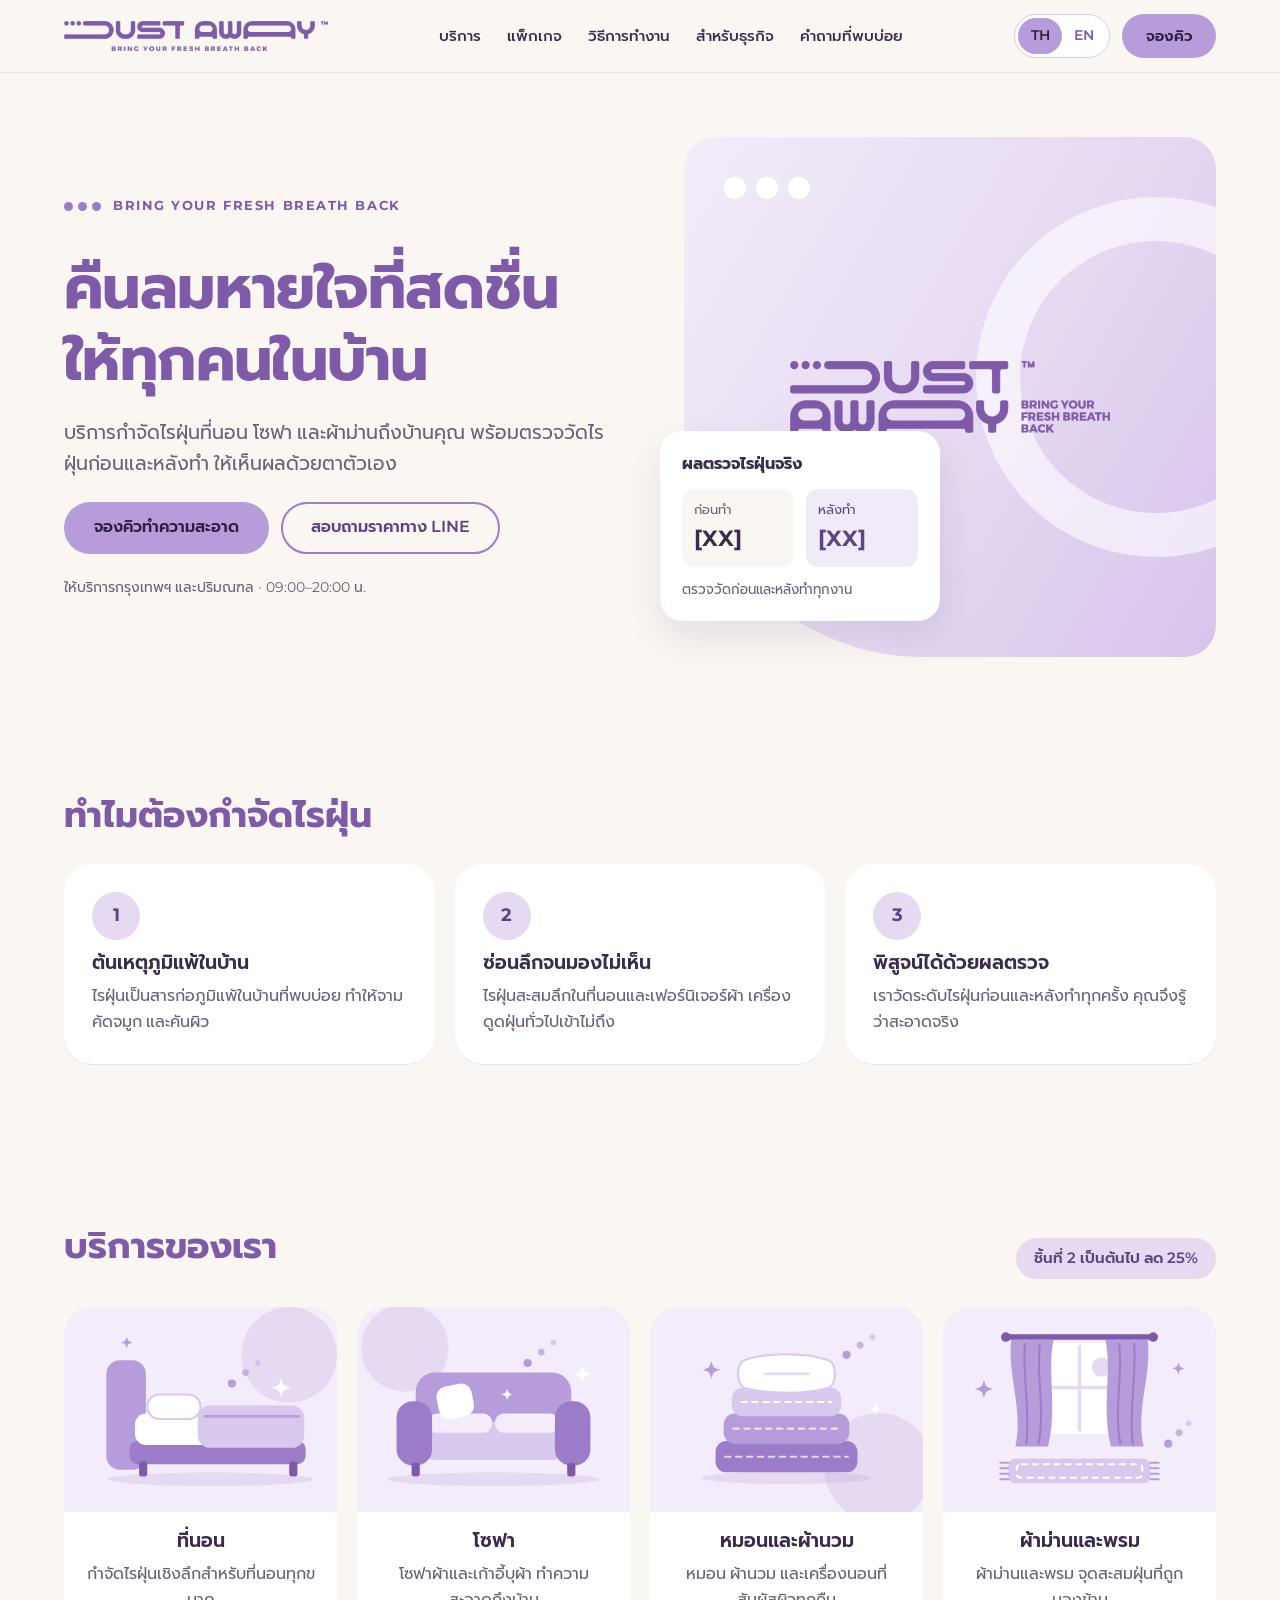
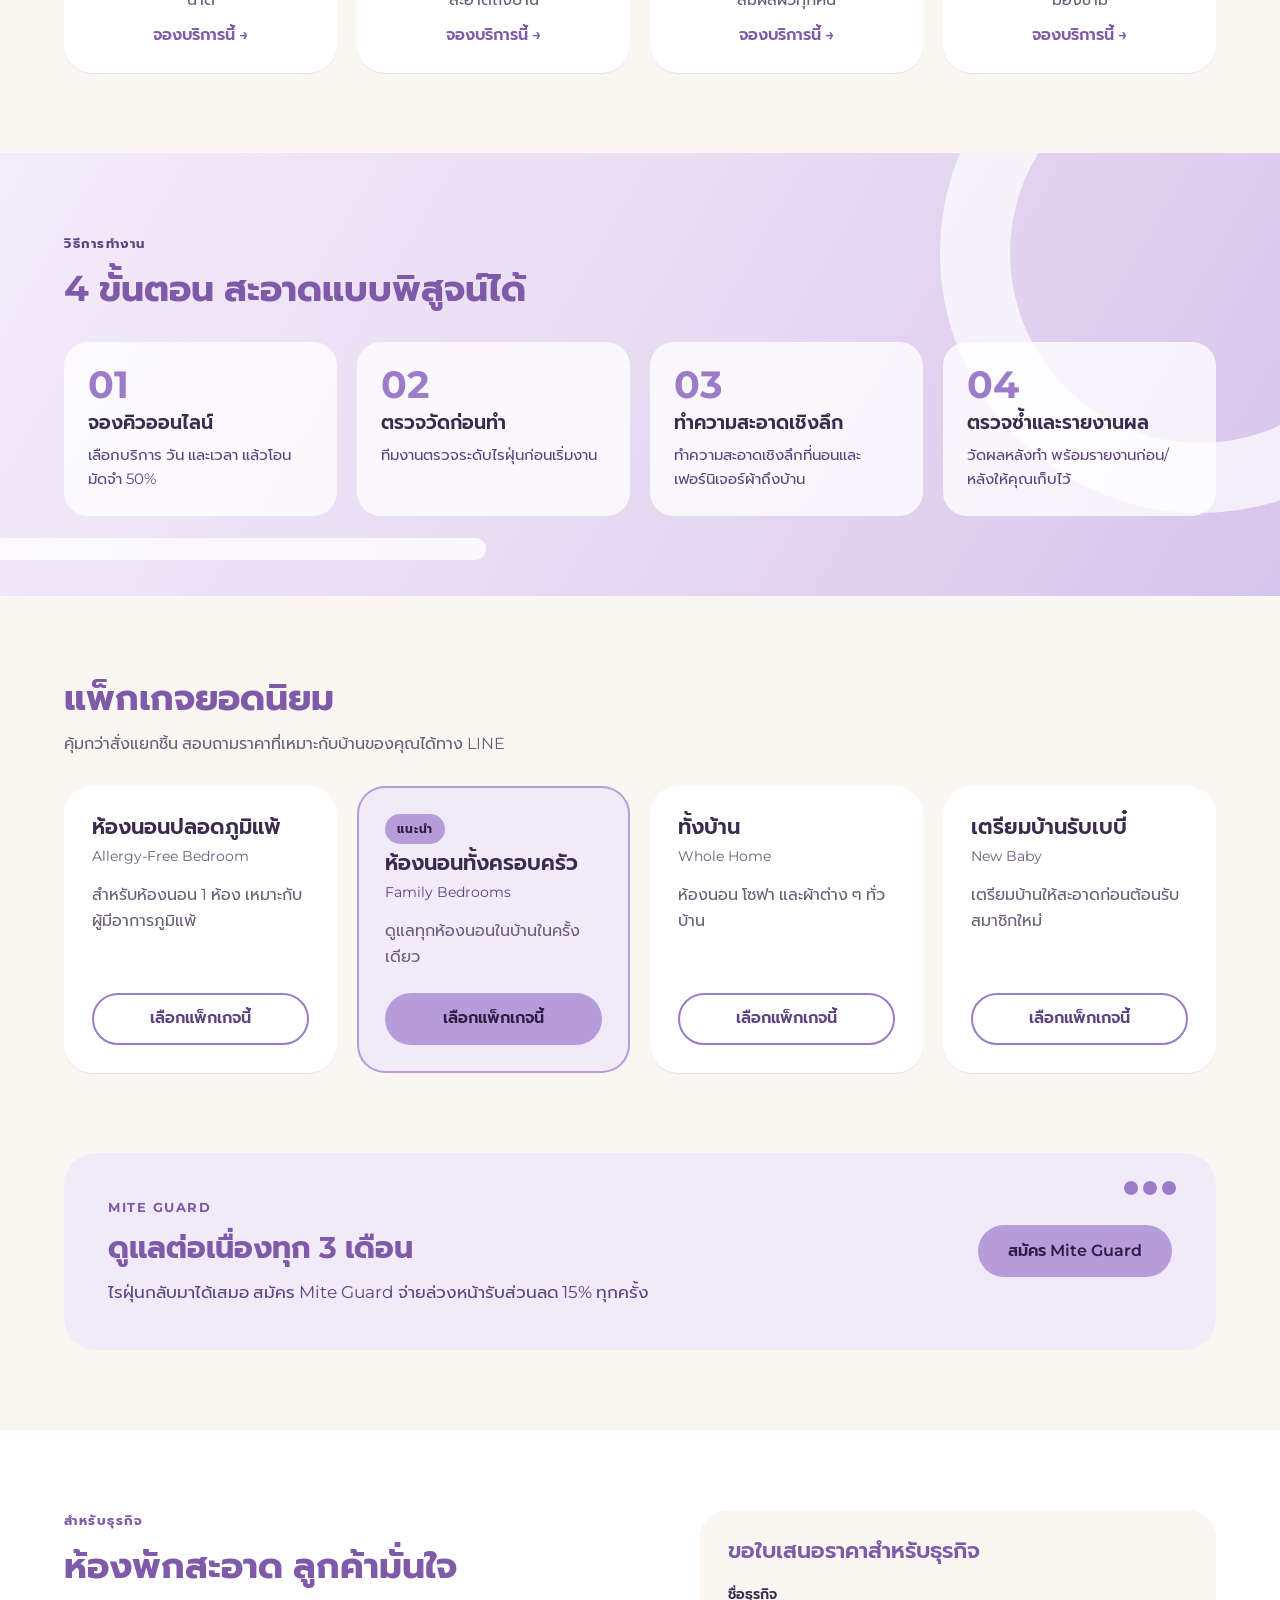
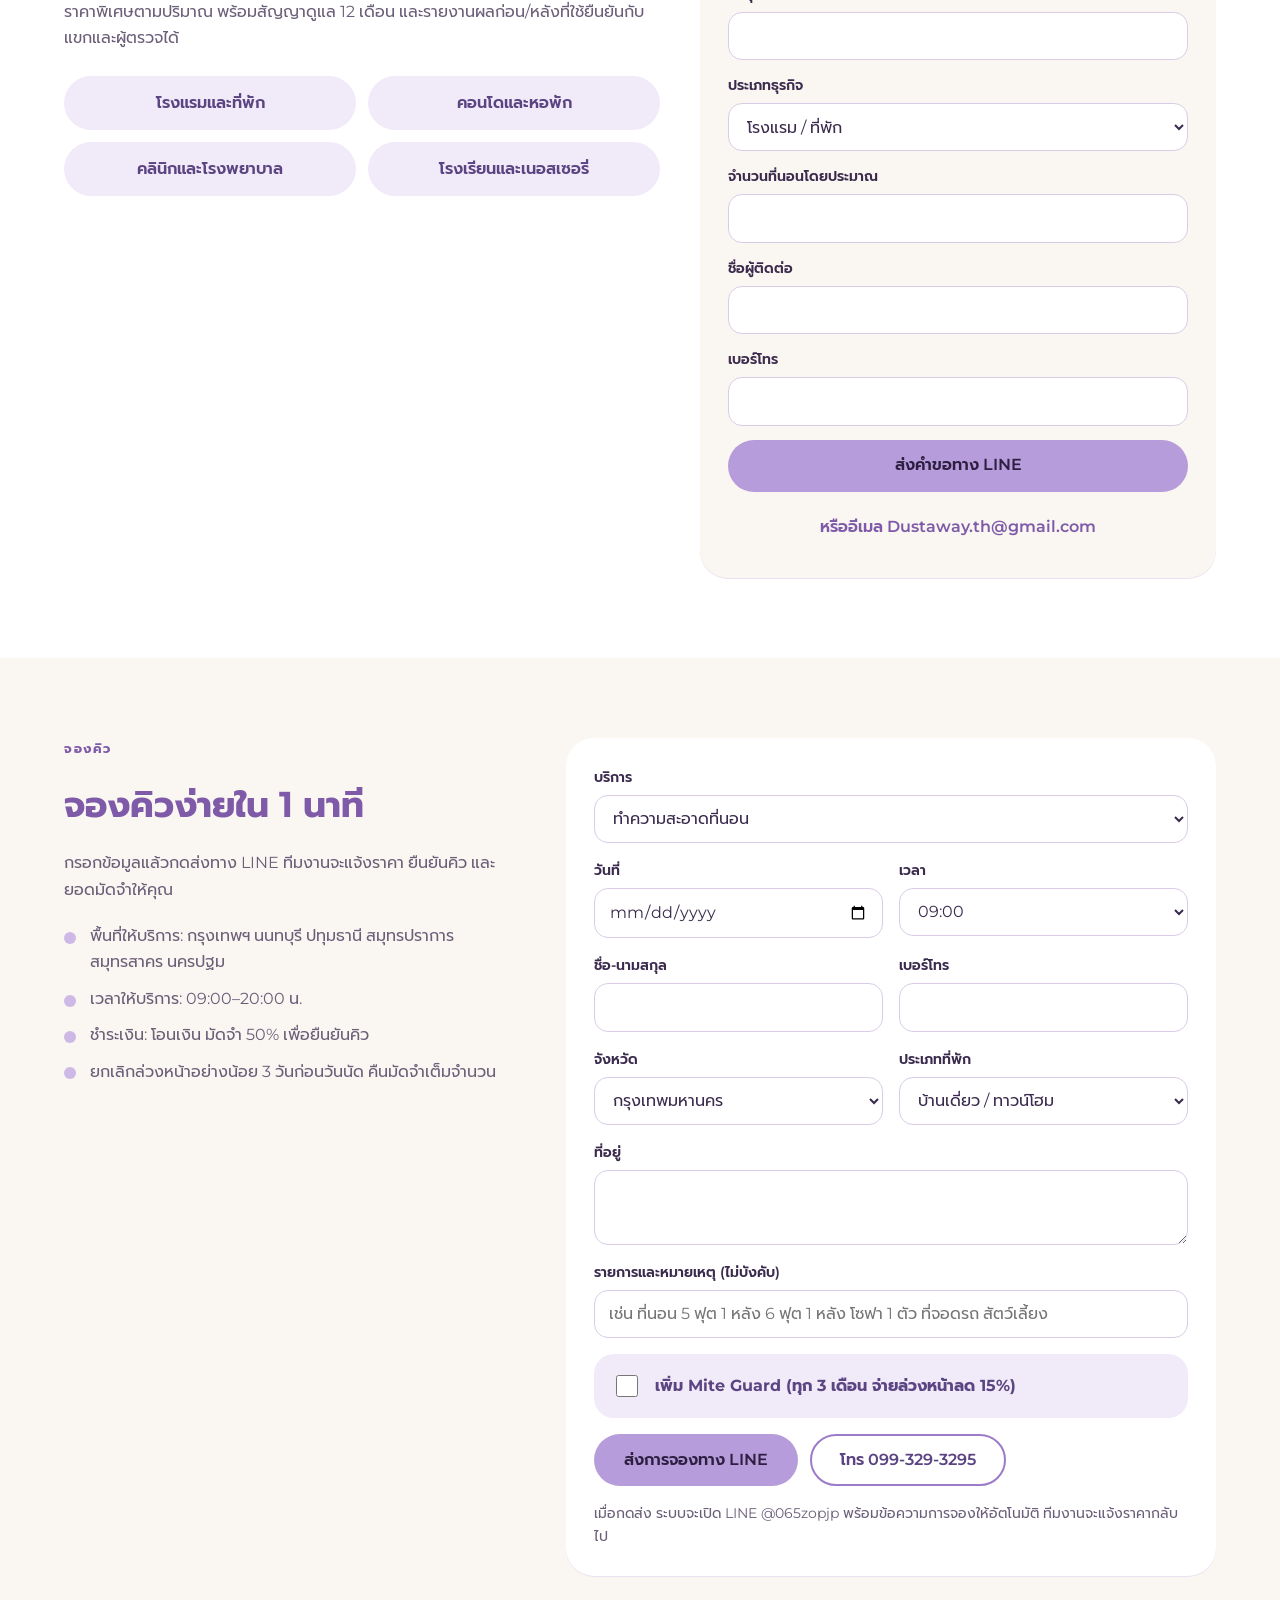
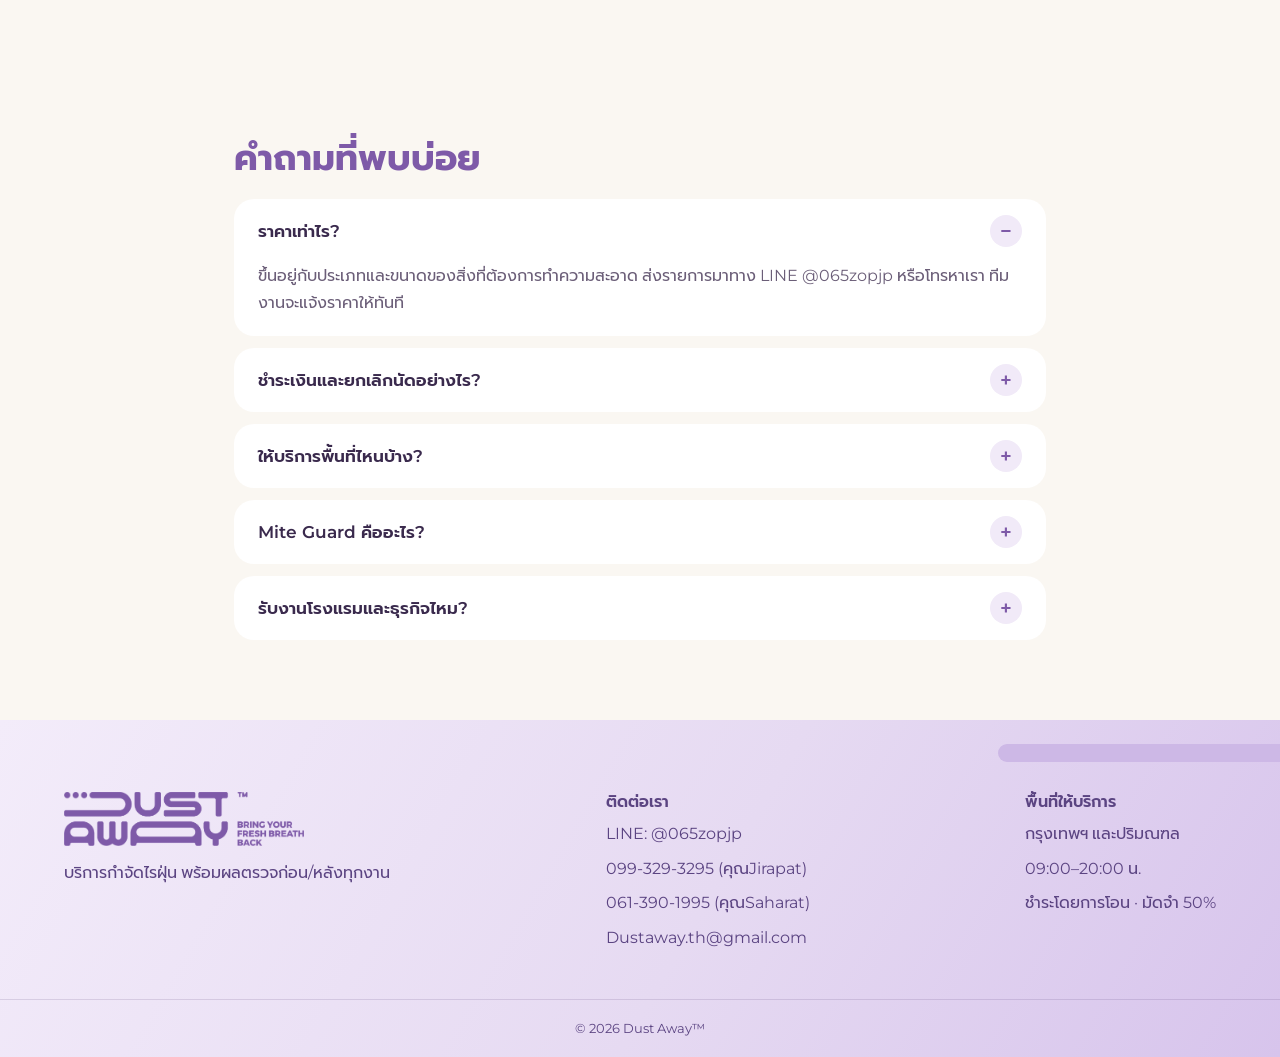
==== dustaway-website revise v 2/index.html @ 1be3fee1 "Add files via upload" ====
<!DOCTYPE html>
<html lang="th">
<head>
  <meta charset="utf-8">
  <meta name="viewport" content="width=device-width, initial-scale=1">
  <title>Dust Away | บริการกำจัดไรฝุ่น ที่นอน โซฟา ผ้าม่าน กรุงเทพฯ และปริมณฑล</title>
  <meta name="description" content="Dust Away บริการกำจัดไรฝุ่นที่นอน โซฟา หมอน ผ้านวม ผ้าม่าน และพรมถึงบ้าน พร้อมผลตรวจไรฝุ่นก่อน/หลังทุกงาน ให้บริการกรุงเทพฯ และปริมณฑล 09:00–20:00 น.">
  <meta name="theme-color" content="#B79CDB">
  <meta property="og:title" content="Dust Away — Bring your fresh breath back">
  <meta property="og:description" content="บริการกำจัดไรฝุ่น พร้อมผลตรวจก่อน/หลังทุกงาน กรุงเทพฯ และปริมณฑล">
  <meta property="og:type" content="website">
  <meta property="og:image" content="assets/logo-stacked-soft.png">
  <link rel="icon" href="assets/favicon.svg" type="image/svg+xml">
  <link rel="preconnect" href="https://fonts.googleapis.com">
  <link rel="preconnect" href="https://fonts.gstatic.com" crossorigin>
  <link href="https://fonts.googleapis.com/css2?family=Montserrat:wght@400;500;600;700&family=Prompt:wght@300;400;500;600&display=swap" rel="stylesheet">
  <link rel="stylesheet" href="css/styles.css">
  <script type="application/ld+json">
  {
    "@context": "https://schema.org",
    "@type": "LocalBusiness",
    "name": "Dust Away",
    "slogan": "Bring your fresh breath back",
    "email": "Dustaway.th@gmail.com",
    "telephone": ["+66993293295", "+66613901995"],
    "areaServed": ["Bangkok", "Nonthaburi", "Pathum Thani", "Samut Prakan", "Samut Sakhon", "Nakhon Pathom"],
    "openingHours": "Mo-Su 09:00-20:00"
  }
  </script>
</head>
<body>
  <a class="skip-link" href="#main" data-en="Skip to content">ข้ามไปยังเนื้อหา</a>

  <!-- ============ HEADER ============ -->
  <header class="site-header">
    <div class="container header-inner">
      <a href="#top" class="logo" aria-label="Dust Away">
        <img src="assets/logo-horizontal-soft.png" alt="Dust Away — Bring your fresh breath back" width="264" height="30">
      </a>
      <nav class="main-nav" id="main-nav" aria-label="Main">
        <a href="#services" data-en="Services">บริการ</a>
        <a href="#packages" data-en="Packages">แพ็กเกจ</a>
        <a href="#how" data-en="How it works">วิธีการทำงาน</a>
        <a href="#business" data-en="For Business">สำหรับธุรกิจ</a>
        <a href="#faq" data-en="FAQ">คำถามที่พบบ่อย</a>
      </nav>
      <div class="header-actions">
        <div class="lang-switch" role="group" aria-label="Language">
          <button type="button" data-lang="th" aria-pressed="true">TH</button>
          <button type="button" data-lang="en" aria-pressed="false">EN</button>
        </div>
        <a href="#booking" class="btn btn-primary btn-sm hide-mobile" data-en="Book now">จองคิว</a>
        <button type="button" class="menu-toggle" aria-label="Open menu" aria-controls="main-nav" aria-expanded="false">
          <svg width="24" height="24" viewBox="0 0 24 24" aria-hidden="true" fill="none" stroke="currentColor" stroke-width="2.2" stroke-linecap="round"><path d="M4 7h16M4 12h16M4 17h10"/></svg>
        </button>
      </div>
    </div>
  </header>

  <main id="main">
    <!-- ============ HERO ============ -->
    <section id="top" class="hero container">
      <div class="hero-copy">
        <div class="eyebrow"><span class="dots" aria-hidden="true"><i></i><i></i><i></i></span>Bring your fresh breath back</div>
        <h1 data-en-html="Bring your fresh<br>breath back">คืนลมหายใจที่สดชื่น<br>ให้ทุกคนในบ้าน</h1>
        <p class="lead" data-en="In-home dust-mite removal for mattresses, sofas and curtains, with a mite test before and after so you can see the result yourself.">บริการกำจัดไรฝุ่นที่นอน โซฟา และผ้าม่านถึงบ้านคุณ พร้อมตรวจวัดไรฝุ่นก่อนและหลังทำ ให้เห็นผลด้วยตาตัวเอง</p>
        <div class="btn-row">
          <a href="#booking" class="btn btn-primary" data-en="Book a cleaning">จองคิวทำความสะอาด</a>
          <a href="https://line.me/R/ti/p/@065zopjp" class="btn btn-outline" target="_blank" rel="noopener" data-en="Ask for a price on LINE">สอบถามราคาทาง LINE</a>
        </div>
        <p class="muted small" data-en="Bangkok &amp; vicinity · Daily 09:00–20:00">ให้บริการกรุงเทพฯ และปริมณฑล · 09:00–20:00 น.</p>
      </div>
      <div class="hero-visual">
        <div class="hero-photo">
          <!-- Hero photo: upload assets/hero.jpg (landscape, about 1200×1000 px) -->
          <img src="assets/hero.jpg" alt="ทีมงาน Dust Away ทำความสะอาดที่นอน" class="photo" onerror="this.remove()">
          <span class="ring" aria-hidden="true"></span>
          <span class="dots dots-lg" aria-hidden="true"><i></i><i></i><i></i></span>
          <img src="assets/logo-stacked-soft.png" alt="" class="hero-mark" aria-hidden="true">
        </div>
        <div class="proof-card">
          <strong data-en="Real mite test result">ผลตรวจไรฝุ่นจริง</strong>
          <div class="proof-grid">
            <div class="proof before"><span data-en="Before">ก่อนทำ</span><b>[XX]</b></div>
            <div class="proof after"><span data-en="After">หลังทำ</span><b>[XX]</b></div>
          </div>
          <small class="muted" data-en="Measured before and after every job">ตรวจวัดก่อนและหลังทำทุกงาน</small>
        </div>
      </div>
    </section>

    <!-- ============ WHY ============ -->
    <section class="section container">
      <h2 data-en="Why remove dust mites">ทำไมต้องกำจัดไรฝุ่น</h2>
      <div class="grid-3">
        <article class="card">
          <span class="num-badge">1</span>
          <h3 data-en="A leading indoor allergen">ต้นเหตุภูมิแพ้ในบ้าน</h3>
          <p data-en="Dust mites are a common indoor allergen behind sneezing, congestion and itchy skin.">ไรฝุ่นเป็นสารก่อภูมิแพ้ในบ้านที่พบบ่อย ทำให้จาม คัดจมูก และคันผิว</p>
        </article>
        <article class="card">
          <span class="num-badge">2</span>
          <h3 data-en="Hidden deep inside">ซ่อนลึกจนมองไม่เห็น</h3>
          <p data-en="Mites build up deep in mattresses and fabric furniture, where a normal vacuum cannot reach.">ไรฝุ่นสะสมลึกในที่นอนและเฟอร์นิเจอร์ผ้า เครื่องดูดฝุ่นทั่วไปเข้าไม่ถึง</p>
        </article>
        <article class="card">
          <span class="num-badge">3</span>
          <h3 data-en="Proven by testing">พิสูจน์ได้ด้วยผลตรวจ</h3>
          <p data-en="We measure mite levels before and after every job, so you know it is really clean.">เราวัดระดับไรฝุ่นก่อนและหลังทำทุกครั้ง คุณจึงรู้ว่าสะอาดจริง</p>
        </article>
      </div>
    </section>

    <!-- ============ SERVICES (with photos) ============ -->
    <section id="services" class="section container">
      <div class="section-head">
        <h2 data-en="Our services">บริการของเรา</h2>
        <span class="tag" data-en="25% off from the 2nd item">ชิ้นที่ 2 เป็นต้นไป ลด 25%</span>
      </div>
      <div class="grid-4">
        <article class="card service">
          <div class="service-photo">
            <img src="assets/services/bed.svg" alt="ภาพประกอบเตียงนอน" loading="lazy">
          </div>
          <div class="service-body">
            <h3 data-en="Mattresses">ที่นอน</h3>
            <p data-en="Deep dust-mite removal for every mattress size.">กำจัดไรฝุ่นเชิงลึกสำหรับที่นอนทุกขนาด</p>
            <a href="#booking" class="text-link" data-service="mattress" data-en="Book this service →">จองบริการนี้ →</a>
          </div>
        </article>
        <article class="card service">
          <div class="service-photo">
            <img src="assets/services/sofa.svg" alt="ภาพประกอบโซฟา" loading="lazy">
          </div>
          <div class="service-body">
            <h3 data-en="Sofas">โซฟา</h3>
            <p data-en="Fabric sofas and armchairs, cleaned at your home.">โซฟาผ้าและเก้าอี้บุผ้า ทำความสะอาดถึงบ้าน</p>
            <a href="#booking" class="text-link" data-service="sofa" data-en="Book this service →">จองบริการนี้ →</a>
          </div>
        </article>
        <article class="card service">
          <div class="service-photo">
            <img src="assets/services/pillow-blanket.svg" alt="ภาพประกอบหมอนและผ้าห่ม" loading="lazy">
          </div>
          <div class="service-body">
            <h3 data-en="Pillows &amp; duvets">หมอนและผ้านวม</h3>
            <p data-en="Pillows, duvets and bedding that touch your skin every night.">หมอน ผ้านวม และเครื่องนอนที่สัมผัสผิวทุกคืน</p>
            <a href="#booking" class="text-link" data-service="pillow" data-en="Book this service →">จองบริการนี้ →</a>
          </div>
        </article>
        <article class="card service">
          <div class="service-photo">
            <img src="assets/services/drape-carpet.svg" alt="ภาพประกอบผ้าม่านและพรม" loading="lazy">
          </div>
          <div class="service-body">
            <h3 data-en="Curtains &amp; rugs">ผ้าม่านและพรม</h3>
            <p data-en="Curtains and rugs, where dust settles every day.">ผ้าม่านและพรม จุดสะสมฝุ่นที่ถูกมองข้าม</p>
            <a href="#booking" class="text-link" data-service="curtain" data-en="Book this service →">จองบริการนี้ →</a>
          </div>
        </article>
      </div>
    </section>

    <!-- ============ HOW ============ -->
    <section id="how" class="band-soft">
      <span class="arc" aria-hidden="true"></span>
      <span class="pill-bar" aria-hidden="true"></span>
      <div class="container section">
        <p class="eyebrow" data-en="How it works">วิธีการทำงาน</p>
        <h2 data-en="4 steps to a proven clean">4 ขั้นตอน สะอาดแบบพิสูจน์ได้</h2>
        <ol class="steps">
          <li><b>01</b><h3 data-en="Book online">จองคิวออนไลน์</h3><p data-en="Pick a service, date and time, then transfer a 50% deposit.">เลือกบริการ วัน และเวลา แล้วโอนมัดจำ 50%</p></li>
          <li><b>02</b><h3 data-en="Test before">ตรวจวัดก่อนทำ</h3><p data-en="Our team measures the mite level before starting.">ทีมงานตรวจระดับไรฝุ่นก่อนเริ่มงาน</p></li>
          <li><b>03</b><h3 data-en="Deep clean">ทำความสะอาดเชิงลึก</h3><p data-en="Deep cleaning for mattresses and fabrics at your home.">ทำความสะอาดเชิงลึกที่นอนและเฟอร์นิเจอร์ผ้าถึงบ้าน</p></li>
          <li><b>04</b><h3 data-en="Re-test and report">ตรวจซ้ำและรายงานผล</h3><p data-en="We measure again and leave you a before/after report.">วัดผลหลังทำ พร้อมรายงานก่อน/หลังให้คุณเก็บไว้</p></li>
        </ol>
      </div>
    </section>

    <!-- ============ PACKAGES (no prices) ============ -->
    <section id="packages" class="section container">
      <h2 data-en="Popular packages">แพ็กเกจยอดนิยม</h2>
      <p class="muted" data-en="Better value than single items. Ask us on LINE for the price that fits your home.">คุ้มกว่าสั่งแยกชิ้น สอบถามราคาที่เหมาะกับบ้านของคุณได้ทาง LINE</p>
      <div class="grid-4">
        <article class="card pkg">
          <h3 data-en="Allergy-Free Bedroom">ห้องนอนปลอดภูมิแพ้</h3><span class="muted small">Allergy-Free Bedroom</span>
          <p data-en="For one bedroom, ideal for allergy sufferers.">สำหรับห้องนอน 1 ห้อง เหมาะกับผู้มีอาการภูมิแพ้</p>
          <a href="#booking" class="btn btn-outline btn-block" data-service="allergy" data-en="Choose this package">เลือกแพ็กเกจนี้</a>
        </article>
        <article class="card pkg featured">
          <span class="badge" data-en="Recommended">แนะนำ</span>
          <h3 data-en="Family Bedrooms">ห้องนอนทั้งครอบครัว</h3><span class="small">Family Bedrooms</span>
          <p data-en="Every bedroom in the house, in one visit.">ดูแลทุกห้องนอนในบ้านในครั้งเดียว</p>
          <a href="#booking" class="btn btn-primary btn-block" data-service="family" data-en="Choose this package">เลือกแพ็กเกจนี้</a>
        </article>
        <article class="card pkg">
          <h3 data-en="Whole Home">ทั้งบ้าน</h3><span class="muted small">Whole Home</span>
          <p data-en="Bedrooms plus sofas and fabrics around the home.">ห้องนอน โซฟา และผ้าต่าง ๆ ทั่วบ้าน</p>
          <a href="#booking" class="btn btn-outline btn-block" data-service="home" data-en="Choose this package">เลือกแพ็กเกจนี้</a>
        </article>
        <article class="card pkg">
          <h3 data-en="New Baby">เตรียมบ้านรับเบบี๋</h3><span class="muted small">New Baby</span>
          <p data-en="Get the home ready before your newborn arrives.">เตรียมบ้านให้สะอาดก่อนต้อนรับสมาชิกใหม่</p>
          <a href="#booking" class="btn btn-outline btn-block" data-service="baby" data-en="Choose this package">เลือกแพ็กเกจนี้</a>
        </article>
      </div>
    </section>

    <!-- ============ MITE GUARD ============ -->
    <section class="container section-tight">
      <div class="mg-band">
        <span class="dots" aria-hidden="true"><i></i><i></i><i></i></span>
        <div>
          <p class="eyebrow">Mite Guard</p>
          <h2 data-en="Ongoing care every 3 months">ดูแลต่อเนื่องทุก 3 เดือน</h2>
          <p data-en="Dust mites always come back. Join Mite Guard and save 15% on every visit when you prepay.">ไรฝุ่นกลับมาได้เสมอ สมัคร Mite Guard จ่ายล่วงหน้ารับส่วนลด 15% ทุกครั้ง</p>
        </div>
        <a href="#booking" class="btn btn-primary" id="mg-cta" data-en="Join Mite Guard">สมัคร Mite Guard</a>
      </div>
    </section>

    <!-- ============ BUSINESS (no prices) ============ -->
    <section id="business" class="band-white">
      <div class="container section biz">
        <div>
          <p class="eyebrow" data-en="For business">สำหรับธุรกิจ</p>
          <h2 data-en="Clean rooms, confident guests">ห้องพักสะอาด ลูกค้ามั่นใจ</h2>
          <p class="muted" data-en="Special volume pricing on a 12-month care contract, with before/after reports you can show guests and inspectors.">ราคาพิเศษตามปริมาณ พร้อมสัญญาดูแล 12 เดือน และรายงานผลก่อน/หลังที่ใช้ยืนยันกับแขกและผู้ตรวจได้</p>
          <ul class="biz-list">
            <li data-en="Hotels &amp; stays">โรงแรมและที่พัก</li>
            <li data-en="Condos &amp; dorms">คอนโดและหอพัก</li>
            <li data-en="Clinics &amp; hospitals">คลินิกและโรงพยาบาล</li>
            <li data-en="Schools &amp; nurseries">โรงเรียนและเนอสเซอรี่</li>
          </ul>
        </div>
        <form id="biz-form" class="card estimator" novalidate>
          <h3 data-en="Request a business quote">ขอใบเสนอราคาสำหรับธุรกิจ</h3>
          <div class="field">
            <label for="bz-name" data-en="Business name">ชื่อธุรกิจ</label>
            <input type="text" id="bz-name" name="business" required>
          </div>
          <div class="field">
            <label for="bz-type" data-en="Business type">ประเภทธุรกิจ</label>
            <select id="bz-type" name="type">
              <option data-en="Hotel / stay">โรงแรม / ที่พัก</option>
              <option data-en="Condo / dorm">คอนโด / หอพัก</option>
              <option data-en="Clinic / hospital">คลินิก / โรงพยาบาล</option>
              <option data-en="School / nursery">โรงเรียน / เนอสเซอรี่</option>
              <option data-en="Other">อื่น ๆ</option>
            </select>
          </div>
          <div class="field">
            <label for="bz-units" data-en="Number of mattresses (approx.)">จำนวนที่นอนโดยประมาณ</label>
            <input type="number" id="bz-units" name="units" min="1" inputmode="numeric" required>
          </div>
          <div class="field">
            <label for="bz-contact" data-en="Contact name">ชื่อผู้ติดต่อ</label>
            <input type="text" id="bz-contact" name="contact" autocomplete="name" required>
          </div>
          <div class="field">
            <label for="bz-phone" data-en="Phone">เบอร์โทร</label>
            <input type="tel" id="bz-phone" name="phone" autocomplete="tel" required>
          </div>
          <p class="form-error" id="bz-error" role="alert" hidden></p>
          <button type="submit" class="btn btn-primary btn-block" data-en="Send request via LINE">ส่งคำขอทาง LINE</button>
          <a class="text-link center" href="mailto:Dustaway.th@gmail.com" data-en="Or email Dustaway.th@gmail.com">หรืออีเมล Dustaway.th@gmail.com</a>
        </form>
      </div>
    </section>

    <!-- ============ BOOKING ============ -->
    <section id="booking" class="section container">
      <div class="booking">
        <div class="booking-intro">
          <p class="eyebrow" data-en="Book a cleaning">จองคิว</p>
          <h2 data-en="Book in 1 minute">จองคิวง่ายใน 1 นาที</h2>
          <p class="muted" data-en="Fill in the form and send it to us on LINE. Our team will reply with the price, confirm your slot and the deposit.">กรอกข้อมูลแล้วกดส่งทาง LINE ทีมงานจะแจ้งราคา ยืนยันคิว และยอดมัดจำให้คุณ</p>
          <ul class="policy">
            <li data-en="Service area: Bangkok, Nonthaburi, Pathum Thani, Samut Prakan, Samut Sakhon, Nakhon Pathom">พื้นที่ให้บริการ: กรุงเทพฯ นนทบุรี ปทุมธานี สมุทรปราการ สมุทรสาคร นครปฐม</li>
            <li data-en="Hours: 09:00–20:00">เวลาให้บริการ: 09:00–20:00 น.</li>
            <li data-en="Payment: bank transfer, 50% deposit to confirm the booking">ชำระเงิน: โอนเงิน มัดจำ 50% เพื่อยืนยันคิว</li>
            <li data-en="Cancel at least 3 days before the appointment for a full deposit refund">ยกเลิกล่วงหน้าอย่างน้อย 3 วันก่อนวันนัด คืนมัดจำเต็มจำนวน</li>
          </ul>
        </div>
        <form id="booking-form" class="card booking-form" novalidate>
          <div class="field full">
            <label for="bk-service" data-en="Service">บริการ</label>
            <select id="bk-service" name="service" required>
              <option value="mattress" data-en="Mattress cleaning">ทำความสะอาดที่นอน</option>
              <option value="sofa" data-en="Sofa cleaning">ทำความสะอาดโซฟา</option>
              <option value="pillow" data-en="Pillows &amp; duvets">หมอนและผ้านวม</option>
              <option value="curtain" data-en="Curtains &amp; rugs">ผ้าม่านและพรม</option>
              <option value="allergy" data-en="Package: Allergy-Free Bedroom">แพ็กเกจ: ห้องนอนปลอดภูมิแพ้</option>
              <option value="family" data-en="Package: Family Bedrooms">แพ็กเกจ: ห้องนอนทั้งครอบครัว</option>
              <option value="home" data-en="Package: Whole Home">แพ็กเกจ: ทั้งบ้าน</option>
              <option value="baby" data-en="Package: New Baby">แพ็กเกจ: เตรียมบ้านรับเบบี๋</option>
            </select>
          </div>
          <div class="field">
            <label for="bk-date" data-en="Date">วันที่</label>
            <input type="date" id="bk-date" name="date" required>
          </div>
          <div class="field">
            <label for="bk-time" data-en="Time">เวลา</label>
            <select id="bk-time" name="time" required>
              <option>09:00</option><option>11:00</option><option>13:00</option><option>15:00</option><option>17:00</option>
            </select>
          </div>
          <div class="field">
            <label for="bk-name" data-en="Full name">ชื่อ-นามสกุล</label>
            <input type="text" id="bk-name" name="name" autocomplete="name" required>
          </div>
          <div class="field">
            <label for="bk-phone" data-en="Phone">เบอร์โทร</label>
            <input type="tel" id="bk-phone" name="phone" autocomplete="tel" inputmode="tel" required>
          </div>
          <div class="field">
            <label for="bk-province" data-en="Province">จังหวัด</label>
            <select id="bk-province" name="province" required>
              <option data-en="Bangkok">กรุงเทพมหานคร</option>
              <option data-en="Nonthaburi">นนทบุรี</option>
              <option data-en="Pathum Thani">ปทุมธานี</option>
              <option data-en="Samut Prakan">สมุทรปราการ</option>
              <option data-en="Samut Sakhon">สมุทรสาคร</option>
              <option data-en="Nakhon Pathom">นครปฐม</option>
            </select>
          </div>
          <div class="field">
            <label for="bk-type" data-en="Home type">ประเภทที่พัก</label>
            <select id="bk-type" name="type">
              <option data-en="House / townhouse">บ้านเดี่ยว / ทาวน์โฮม</option>
              <option data-en="Condo">คอนโด</option>
            </select>
          </div>
          <div class="field full">
            <label for="bk-address" data-en="Address">ที่อยู่</label>
            <textarea id="bk-address" name="address" rows="2" autocomplete="street-address" required></textarea>
          </div>
          <div class="field full">
            <label for="bk-note" data-en="Items and notes (optional)">รายการและหมายเหตุ (ไม่บังคับ)</label>
            <input type="text" id="bk-note" name="note" data-en-placeholder="e.g. 2 mattresses (5 ft, 6 ft), 1 sofa, parking, pets" placeholder="เช่น ที่นอน 5 ฟุต 1 หลัง 6 ฟุต 1 หลัง โซฟา 1 ตัว ที่จอดรถ สัตว์เลี้ยง">
          </div>
          <label class="check-box full">
            <input type="checkbox" id="bk-mg" name="miteguard">
            <span><b data-en="Add Mite Guard (every 3 months, 15% off prepaid)">เพิ่ม Mite Guard (ทุก 3 เดือน จ่ายล่วงหน้าลด 15%)</b></span>
          </label>
          <p class="form-error full" id="bk-error" role="alert" hidden></p>
          <div class="full btn-row">
            <button type="submit" class="btn btn-primary" data-en="Send booking via LINE">ส่งการจองทาง LINE</button>
            <a class="btn btn-outline" href="tel:0993293295" data-en="Call 099-329-3295">โทร 099-329-3295</a>
          </div>
          <p class="muted small full" data-en="Pressing send opens LINE @065zopjp with your booking details filled in. Our team will reply with the price.">เมื่อกดส่ง ระบบจะเปิด LINE @065zopjp พร้อมข้อความการจองให้อัตโนมัติ ทีมงานจะแจ้งราคากลับไป</p>
        </form>
      </div>
    </section>

    <!-- ============ FAQ ============ -->
    <section id="faq" class="section container narrow">
      <h2 data-en="Frequently asked questions">คำถามที่พบบ่อย</h2>
      <div class="faq">
        <details open>
          <summary data-en="How much does it cost?">ราคาเท่าไร?</summary>
          <p data-en="It depends on the items and their size. Send us your list on LINE @065zopjp or call us, and we'll reply with a price right away.">ขึ้นอยู่กับประเภทและขนาดของสิ่งที่ต้องการทำความสะอาด ส่งรายการมาทาง LINE @065zopjp หรือโทรหาเรา ทีมงานจะแจ้งราคาให้ทันที</p>
        </details>
        <details>
          <summary data-en="How do payment and cancellation work?">ชำระเงินและยกเลิกนัดอย่างไร?</summary>
          <p data-en="Transfer a 50% deposit to confirm your slot and pay the rest when the job is done. Cancel at least 3 days before the appointment for a full deposit refund.">โอนมัดจำ 50% เพื่อยืนยันคิว ส่วนที่เหลือชำระเมื่องานเสร็จ หากยกเลิกล่วงหน้าอย่างน้อย 3 วันก่อนวันนัด คืนเงินมัดจำเต็มจำนวน</p>
        </details>
        <details>
          <summary data-en="Which areas do you cover?">ให้บริการพื้นที่ไหนบ้าง?</summary>
          <p data-en="Bangkok and its vicinity (Nonthaburi, Pathum Thani, Samut Prakan, Samut Sakhon, Nakhon Pathom), 09:00–20:00.">กรุงเทพฯ และปริมณฑล (นนทบุรี ปทุมธานี สมุทรปราการ สมุทรสาคร นครปฐม) เวลา 09:00–20:00 น.</p>
        </details>
        <details>
          <summary data-en="What is Mite Guard?">Mite Guard คืออะไร?</summary>
          <p data-en="Ongoing care every 3 months, with 15% off when you prepay.">บริการดูแลต่อเนื่องทุก 3 เดือน จ่ายล่วงหน้ารับส่วนลด 15%</p>
        </details>
        <details>
          <summary data-en="Do you serve hotels and businesses?">รับงานโรงแรมและธุรกิจไหม?</summary>
          <p data-en="Yes. We offer special volume pricing on a 12-month contract. Fill in the business form above for a formal quote.">รับ เรามีราคาพิเศษตามปริมาณพร้อมสัญญา 12 เดือน กรอกแบบฟอร์มธุรกิจด้านบนเพื่อขอใบเสนอราคาได้เลย</p>
        </details>
      </div>
    </section>
  </main>

  <!-- ============ FOOTER ============ -->
  <footer class="site-footer">
    <span class="pill-bar right" aria-hidden="true"></span>
    <div class="container footer-inner">
      <div class="footer-brand">
        <img src="assets/logo-stacked-soft.png" alt="Dust Away — Bring your fresh breath back" width="240" height="54">
        <p data-en="Dust-mite removal with a before/after test on every job.">บริการกำจัดไรฝุ่น พร้อมผลตรวจก่อน/หลังทุกงาน</p>
      </div>
      <div>
        <h3 data-en="Contact">ติดต่อเรา</h3>
        <ul>
          <li><a href="https://line.me/R/ti/p/@065zopjp" target="_blank" rel="noopener">LINE: @065zopjp</a></li>
          <li><a href="tel:0993293295">099-329-3295 (<span data-en="K.">คุณ</span>Jirapat)</a></li>
          <li><a href="tel:0613901995">061-390-1995 (<span data-en="K.">คุณ</span>Saharat)</a></li>
          <li><a href="mailto:Dustaway.th@gmail.com">Dustaway.th@gmail.com</a></li>
        </ul>
      </div>
      <div>
        <h3 data-en="Service area">พื้นที่ให้บริการ</h3>
        <ul>
          <li data-en="Bangkok &amp; vicinity">กรุงเทพฯ และปริมณฑล</li>
          <li data-en="Daily 09:00–20:00">09:00–20:00 น.</li>
          <li data-en="Bank transfer · 50% deposit">ชำระโดยการโอน · มัดจำ 50%</li>
        </ul>
      </div>
    </div>
    <div class="footer-bottom">© <span id="year">2026</span> Dust Away™</div>
  </footer>

  <!-- Mobile sticky booking bar -->
  <div class="mobile-bar">
    <a href="https://line.me/R/ti/p/@065zopjp" class="btn btn-outline" target="_blank" rel="noopener" aria-label="LINE @065zopjp">LINE</a>
    <a href="#booking" class="btn btn-primary" data-en="Book a cleaning">จองคิวทำความสะอาด</a>
  </div>

  <script src="js/main.js"></script>
</body>
</html>
---- dustaway-website revise v 2/css/styles.css ----
/* =========================================================
   Dust Away — Landing page styles (soft purple theme)
   Type:  Montserrat (EN) + Prompt (TH)
   To change colours, edit the variables in :root below.
   ========================================================= */

:root {
  /* Soft purple palette */
  --purple: #7E5AA8;        /* headings, links, accents */
  --purple-hover: #6A4E94;
  --purple-deep: #5B4482;   /* text on lavender backgrounds */
  --btn: #B79CDB;           /* soft purple buttons */
  --btn-hover: #A88BD0;
  --btn-ink: #2E1F42;       /* text on soft purple buttons */
  --outline: #9C7CC9;
  --lilac: #CDB8E6;
  --lavender: #F1EAF8;
  --lavender-2: #E6DAF2;
  --soft-gradient: linear-gradient(120deg, #F3ECFA 0%, #E6DAF2 55%, #D7C4EC 100%);
  --cream: #FAF7F2;         /* page background */
  --white: #FFFFFF;
  --ink: #3A2A4D;           /* body text */
  --muted: #6B5E78;         /* secondary text */
  --line: #EAE2F1;
  --input: #D9CCE6;
  --radius-lg: 28px;
  --radius: 20px;
  --shadow: 0 16px 36px rgba(75, 46, 110, 0.12);
  --font: 'Montserrat', 'Prompt', system-ui, -apple-system, 'Segoe UI', sans-serif;
  --container: 1200px;
}

*, *::before, *::after { box-sizing: border-box; }
html { scroll-behavior: smooth; scroll-padding-top: 88px; }
@media (prefers-reduced-motion: reduce) { html { scroll-behavior: auto; } }

body {
  margin: 0;
  font-family: var(--font);
  font-size: 16px;
  line-height: 1.65;
  color: var(--ink);
  background: var(--cream);
  -webkit-font-smoothing: antialiased;
}

img { max-width: 100%; height: auto; display: block; }
a { color: var(--purple); }
a:hover { color: var(--purple-hover); }
h1, h2, h3 { line-height: 1.2; margin: 0; }
h2 { font-size: clamp(28px, 3.4vw, 36px); font-weight: 700; color: var(--purple); margin-bottom: 12px; }
h3 { font-size: 19px; font-weight: 600; }
p { margin: 0; }
:focus-visible { outline: 3px solid var(--lilac); outline-offset: 3px; border-radius: 6px; }

.container { max-width: var(--container); margin: 0 auto; padding-left: 24px; padding-right: 24px; }
.narrow { max-width: 860px; }
.section { padding-top: 80px; padding-bottom: 80px; }
.section-tight { padding-top: 0; padding-bottom: 80px; }
.muted { color: var(--muted); }
.small { font-size: 14px; display: block; }

.skip-link { position: absolute; left: -9999px; top: 8px; background: var(--btn); color: var(--btn-ink); padding: 8px 16px; border-radius: 999px; z-index: 100; }
.skip-link:focus { left: 16px; }

/* ---------- Brand graphic elements ---------- */
.dots { display: inline-flex; gap: 5px; color: var(--outline); }
.dots i { width: 9px; height: 9px; border-radius: 999px; background: currentColor; display: block; }
.dots-lg { gap: 10px; color: var(--white); }
.dots-lg i { width: 22px; height: 22px; }

.eyebrow {
  display: flex; align-items: center; gap: 12px;
  color: var(--purple); font-weight: 700; font-size: 13px;
  letter-spacing: 0.12em; text-transform: uppercase; margin-bottom: 12px;
}

/* ---------- Buttons & links ---------- */
.btn {
  display: inline-flex; align-items: center; justify-content: center; gap: 8px;
  min-height: 52px; padding: 0 28px; border-radius: 999px;
  font: inherit; font-weight: 600; font-size: 16px; text-decoration: none;
  border: 2px solid transparent; cursor: pointer; transition: background .15s, color .15s, transform .15s;
}
.btn:active { transform: translateY(1px); }
.btn-sm { min-height: 44px; padding: 0 22px; font-size: 15px; }
.btn-block { width: 100%; }
.btn-primary { background: var(--btn); color: var(--btn-ink); }
.btn-primary:hover { background: var(--btn-hover); color: var(--btn-ink); }
.btn-outline { border-color: var(--outline); color: var(--purple-deep); background: transparent; }
.btn-outline:hover { background: var(--lavender); color: var(--purple-deep); }
.btn-row { display: flex; flex-wrap: wrap; gap: 12px; }
.text-link { font-weight: 600; text-decoration: none; display: inline-flex; min-height: 44px; align-items: center; }
.text-link:hover { text-decoration: underline; }
.text-link.center { justify-content: center; }

.tag { background: var(--lavender-2); color: var(--purple-deep); font-weight: 600; font-size: 15px; padding: 8px 18px; border-radius: 999px; }
.badge { align-self: flex-start; background: var(--btn); color: var(--btn-ink); font-weight: 700; font-size: 12px; letter-spacing: .08em; text-transform: uppercase; padding: 5px 12px; border-radius: 999px; }

/* ---------- Header ---------- */
.site-header {
  position: sticky; top: 0; z-index: 50;
  background: rgba(250, 247, 242, 0.94);
  backdrop-filter: blur(8px); -webkit-backdrop-filter: blur(8px);
  border-bottom: 1px solid var(--line);
}
.header-inner { display: flex; align-items: center; gap: 24px; padding-top: 14px; padding-bottom: 14px; }
.logo img { height: 30px; width: auto; }
.main-nav { display: flex; gap: 26px; flex: 1; justify-content: center; }
.main-nav a { color: var(--ink); text-decoration: none; font-weight: 500; font-size: 15px; padding: 8px 0; }
.main-nav a:hover { color: var(--purple); }
.header-actions { display: flex; align-items: center; gap: 12px; }
.lang-switch { display: flex; border: 1px solid var(--input); border-radius: 999px; padding: 3px; background: #fff; }
.lang-switch button {
  min-width: 44px; min-height: 36px; border: 0; border-radius: 999px; background: transparent;
  color: var(--purple); font: inherit; font-weight: 600; font-size: 14px; cursor: pointer;
}
.lang-switch button[aria-pressed="true"] { background: var(--btn); color: var(--btn-ink); }
.menu-toggle { display: none; width: 44px; height: 44px; border: 0; background: none; color: var(--purple); cursor: pointer; align-items: center; justify-content: center; }

/* ---------- Hero ---------- */
.hero { display: flex; flex-wrap: wrap; gap: 48px; align-items: center; padding-top: 64px; padding-bottom: 56px; }
.hero-copy { flex: 1 1 460px; min-width: 0; display: flex; flex-direction: column; gap: 22px; }
.hero h1 { font-size: clamp(38px, 5vw, 60px); font-weight: 700; color: var(--purple); letter-spacing: -0.01em; }
.lead { font-size: 19px; color: var(--muted); max-width: 540px; }
.hero-visual { flex: 1 1 420px; min-width: 0; position: relative; }
.hero-photo {
  position: relative; overflow: hidden; height: 520px;
  border-radius: 32px 32px 32px 240px; background: var(--soft-gradient);
  display: flex; align-items: center; justify-content: center;
}
.hero-photo .photo { position: absolute; inset: 0; width: 100%; height: 100%; object-fit: cover; z-index: 2; }
.hero-photo .ring { position: absolute; right: -120px; top: 60px; width: 360px; height: 360px; border-radius: 999px; border: 44px solid rgba(255, 255, 255, .6); }
.hero-photo .dots { position: absolute; left: 40px; top: 40px; }
.hero-mark { width: 62%; max-width: 320px; position: relative; }
.proof-card {
  position: absolute; left: -24px; bottom: 36px; width: 280px; z-index: 3;
  background: #fff; border-radius: 22px; padding: 20px 22px; box-shadow: var(--shadow);
  display: flex; flex-direction: column; gap: 12px;
}
.proof-grid { display: flex; gap: 12px; }
.proof { flex: 1; border-radius: 12px; padding: 10px 12px; font-size: 13px; }
.proof b { display: block; font-size: 22px; }
.proof.before { background: var(--cream); color: var(--muted); }
.proof.before b { color: var(--ink); }
.proof.after { background: var(--lavender); color: var(--purple-deep); }

/* ---------- Cards & grids ---------- */
.card { background: #fff; border-radius: var(--radius-lg); padding: 28px; box-shadow: 0 1px 0 var(--line); }
.grid-3, .grid-4 { display: grid; gap: 20px; margin-top: 28px; }
.grid-3 { grid-template-columns: repeat(auto-fit, minmax(260px, 1fr)); }
.grid-4 { grid-template-columns: repeat(auto-fit, minmax(240px, 1fr)); }
.card h3 { margin: 12px 0 8px; }
.card p { color: var(--muted); }
.num-badge { width: 48px; height: 48px; border-radius: 999px; background: var(--lavender-2); color: var(--purple-deep); display: inline-flex; align-items: center; justify-content: center; font-weight: 700; font-size: 18px; }
.section-head { display: flex; flex-wrap: wrap; justify-content: space-between; align-items: flex-end; gap: 16px; }

/* Service cards with photos */
.service { padding: 0; overflow: hidden; display: flex; flex-direction: column; }
.service-photo { position: relative; aspect-ratio: 4 / 3; background: var(--soft-gradient); overflow: hidden; }
.service-photo img { position: absolute; inset: 0; width: 100%; height: 100%; object-fit: cover; transition: transform .4s ease; }
.service:hover .service-photo img { transform: scale(1.04); }
.service-body { padding: 6px 22px 16px; display: flex; flex-direction: column; flex: 1; }
.service-body { text-align: center; }
.service-body .text-link { margin-top: auto; align-self: center; justify-content: center; }

/* ---------- Soft band (How it works) ---------- */
.band-soft { background: var(--soft-gradient); position: relative; overflow: hidden; }
.band-soft .container { position: relative; }
.band-soft .eyebrow { color: var(--purple-deep); }
.arc { position: absolute; right: -180px; top: -160px; width: 520px; height: 520px; border-radius: 999px; border: 70px solid rgba(255, 255, 255, .7); }
.pill-bar { position: absolute; left: 0; bottom: 36px; width: 38%; height: 22px; border-radius: 0 999px 999px 0; background: rgba(255, 255, 255, .8); }
.pill-bar.right { left: auto; right: 0; top: 24px; bottom: auto; width: 22%; height: 18px; border-radius: 999px 0 0 999px; background: var(--lilac); }
.steps { list-style: none; padding: 0; margin: 32px 0 0; display: grid; grid-template-columns: repeat(auto-fit, minmax(230px, 1fr)); gap: 20px; }
.steps li { background: rgba(255, 255, 255, .78); border-radius: 24px; padding: 24px; display: flex; flex-direction: column; gap: 8px; }
.steps b { font-size: 38px; color: var(--outline); line-height: 1; }
.steps p { color: var(--purple-deep); font-size: 15px; }

/* ---------- Packages ---------- */
.pkg { display: flex; flex-direction: column; gap: 6px; }
.pkg h3 { margin: 0; font-size: 21px; }
.pkg p { margin: 8px 0 16px; flex: 1; }
.pkg.featured { background: var(--lavender); box-shadow: inset 0 0 0 2px var(--btn); }
.pkg.featured .small { color: var(--purple-deep); }

/* ---------- Mite Guard band ---------- */
.mg-band { position: relative; background: var(--lavender); border-radius: 32px; padding: 44px; display: flex; flex-wrap: wrap; align-items: center; justify-content: space-between; gap: 24px; }
.mg-band > div { flex: 1 1 420px; }
.mg-band h2 { font-size: 30px; }
.mg-band p:not(.eyebrow) { color: var(--purple-deep); font-size: 17px; }
.mg-band > .dots { position: absolute; right: 40px; top: 28px; }
.mg-band > .dots i { width: 14px; height: 14px; }

/* ---------- Business ---------- */
.band-white { background: #fff; }
.biz { display: flex; flex-wrap: wrap; gap: 40px; align-items: flex-start; }
.biz > div:first-child { flex: 1 1 460px; min-width: 0; }
.biz-list { list-style: none; padding: 0; margin: 24px 0 0; display: grid; grid-template-columns: repeat(2, minmax(0, 1fr)); gap: 12px; }
.biz-list li { background: var(--lavender); color: var(--purple-deep); border-radius: 999px; padding: 14px 18px; text-align: center; font-weight: 600; }
.estimator { flex: 1 1 380px; min-width: 0; background: var(--cream); display: flex; flex-direction: column; gap: 14px; }
.estimator h3 { color: var(--purple); font-size: 22px; margin: 0 0 4px; }

/* ---------- Forms ---------- */
.booking { display: flex; flex-wrap: wrap; gap: 40px; align-items: flex-start; }
.booking-intro { flex: 1 1 340px; min-width: 0; display: flex; flex-direction: column; gap: 12px; }
.policy { list-style: none; padding: 0; margin: 8px 0 0; display: flex; flex-direction: column; gap: 10px; }
.policy li { position: relative; padding-left: 26px; color: var(--muted); }
.policy li::before { content: ""; position: absolute; left: 0; top: .55em; width: 12px; height: 12px; border-radius: 999px; background: var(--lilac); }
.booking-form { flex: 1.4 1 480px; min-width: 0; display: grid; grid-template-columns: repeat(2, minmax(0, 1fr)); gap: 16px; }
.field { display: flex; flex-direction: column; gap: 6px; min-width: 0; }
.full { grid-column: 1 / -1; }
.field label { font-size: 14px; font-weight: 600; }
.field input, .field select, .field textarea {
  width: 100%; min-height: 48px; border: 1.5px solid var(--input); border-radius: 14px;
  padding: 10px 14px; font: inherit; color: var(--ink); background: #fff;
}
.field textarea { resize: vertical; }
.field input:focus, .field select:focus, .field textarea:focus { border-color: var(--purple); outline: none; box-shadow: 0 0 0 3px rgba(126, 90, 168, .2); }
.field [aria-invalid="true"] { border-color: #B42318; }
.check-box { display: flex; align-items: center; gap: 14px; padding: 18px; border-radius: var(--radius); background: var(--lavender); cursor: pointer; }
.check-box input { width: 22px; height: 22px; accent-color: var(--purple); flex-shrink: 0; }
.check-box b { display: block; color: var(--purple-deep); }
.form-error { color: #B42318; font-weight: 600; font-size: 14px; }

/* ---------- FAQ ---------- */
.faq { display: flex; flex-direction: column; gap: 12px; margin-top: 20px; }
.faq details { background: #fff; border-radius: var(--radius); }
.faq summary {
  list-style: none; cursor: pointer; display: flex; justify-content: space-between; align-items: center; gap: 16px;
  min-height: 60px; padding: 16px 24px; font-weight: 600; font-size: 17px;
}
.faq summary::-webkit-details-marker { display: none; }
.faq summary::after {
  content: "+"; flex-shrink: 0; width: 32px; height: 32px; border-radius: 999px; background: var(--lavender);
  color: var(--purple); display: inline-flex; align-items: center; justify-content: center; font-size: 20px;
}
.faq details[open] summary::after { content: "−"; }
.faq details p { padding: 0 24px 20px; color: var(--muted); }

/* ---------- Footer ---------- */
.site-footer { position: relative; overflow: hidden; color: var(--purple-deep); background: var(--soft-gradient); }
.footer-inner { position: relative; display: flex; flex-wrap: wrap; justify-content: space-between; gap: 40px; padding-top: 72px; padding-bottom: 48px; }
.footer-brand { max-width: 360px; display: flex; flex-direction: column; gap: 14px; }
.footer-brand img { width: 240px; }
.site-footer h3 { color: var(--purple-deep); font-size: 16px; margin-bottom: 10px; }
.site-footer ul { list-style: none; margin: 0; padding: 0; display: flex; flex-direction: column; gap: 8px; }
.site-footer a { color: var(--purple-deep); text-decoration: none; }
.site-footer a:hover { text-decoration: underline; }
.footer-bottom { border-top: 1px solid rgba(75, 46, 110, .15); text-align: center; padding: 18px; font-size: 13px; position: relative; }

.mobile-bar { display: none; }

/* ---------- Responsive ---------- */
@media (max-width: 960px) {
  .main-nav {
    display: none; position: absolute; top: 100%; left: 0; right: 0;
    flex-direction: column; gap: 0; background: var(--cream); border-bottom: 1px solid var(--line); padding: 8px 24px 16px;
  }
  .main-nav.open { display: flex; }
  .main-nav a { padding: 12px 0; font-size: 17px; border-bottom: 1px solid var(--line); }
  .menu-toggle { display: inline-flex; }
  .header-inner { justify-content: space-between; }
}

@media (max-width: 640px) {
  .container { padding-left: 16px; padding-right: 16px; }
  .section { padding-top: 56px; padding-bottom: 56px; }
  .section-tight { padding-bottom: 56px; }
  .logo img { height: 22px; }
  .hide-mobile { display: none; }
  .hero { padding-top: 32px; gap: 32px; }
  .hero-photo { height: 300px; border-radius: 24px 24px 24px 140px; }
  .proof-card { position: relative; left: auto; bottom: auto; width: auto; margin: -40px 12px 0; }
  .arc { width: 200px; height: 200px; border-width: 32px; right: -110px; top: -110px; }
  .band-soft h2 { max-width: 80%; }
  .pill-bar { height: 14px; bottom: 20px; }
  .mg-band { padding: 28px 22px; }
  .mg-band > .dots { display: none; }
  .biz-list { grid-template-columns: 1fr; }
  .booking-form { grid-template-columns: 1fr; padding: 22px; }
  .card { padding: 22px; }
  .service { padding: 0; }
  .mobile-bar {
    display: flex; gap: 10px; position: fixed; left: 0; right: 0; bottom: 0; z-index: 40;
    padding: 10px 16px calc(10px + env(safe-area-inset-bottom)); background: #fff; border-top: 1px solid var(--line);
  }
  .mobile-bar .btn-outline { flex: 0 0 auto; padding: 0 18px; }
  .mobile-bar .btn-primary { flex: 1; }
  body { padding-bottom: 76px; }
}
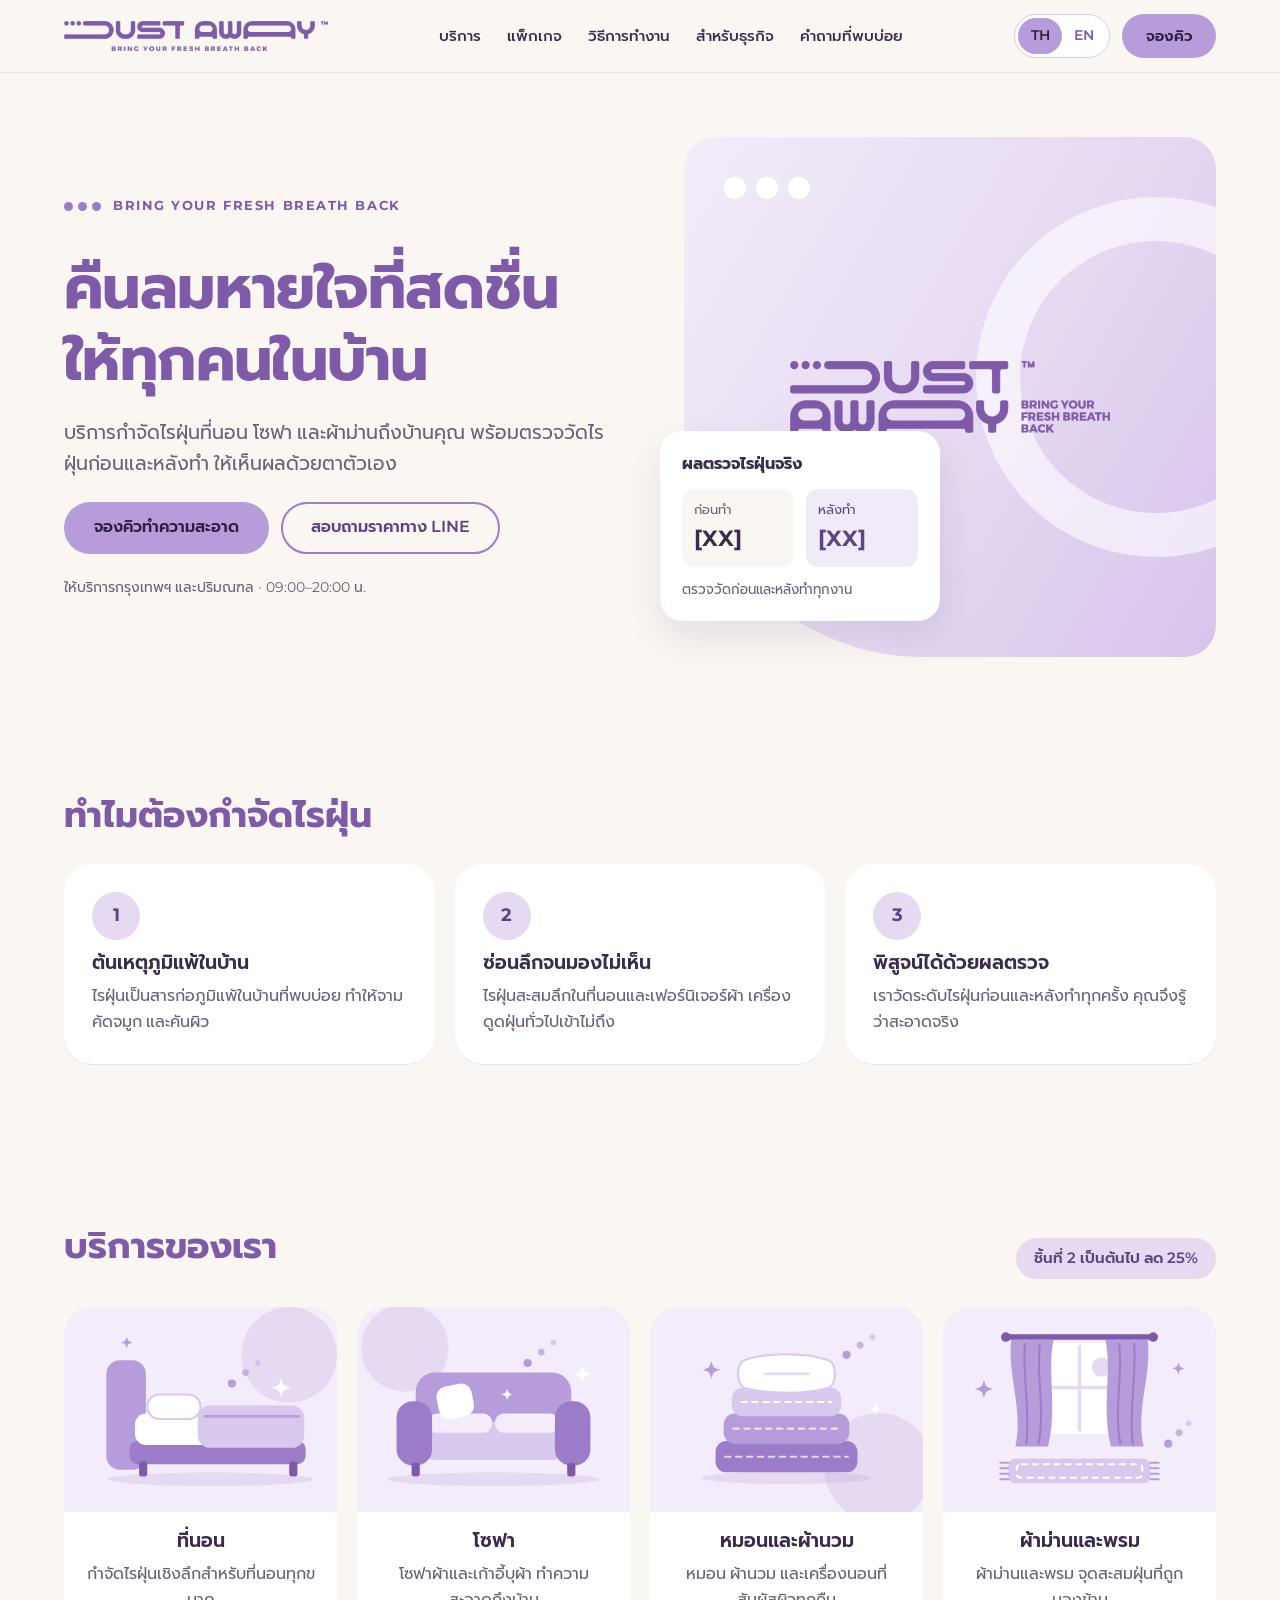
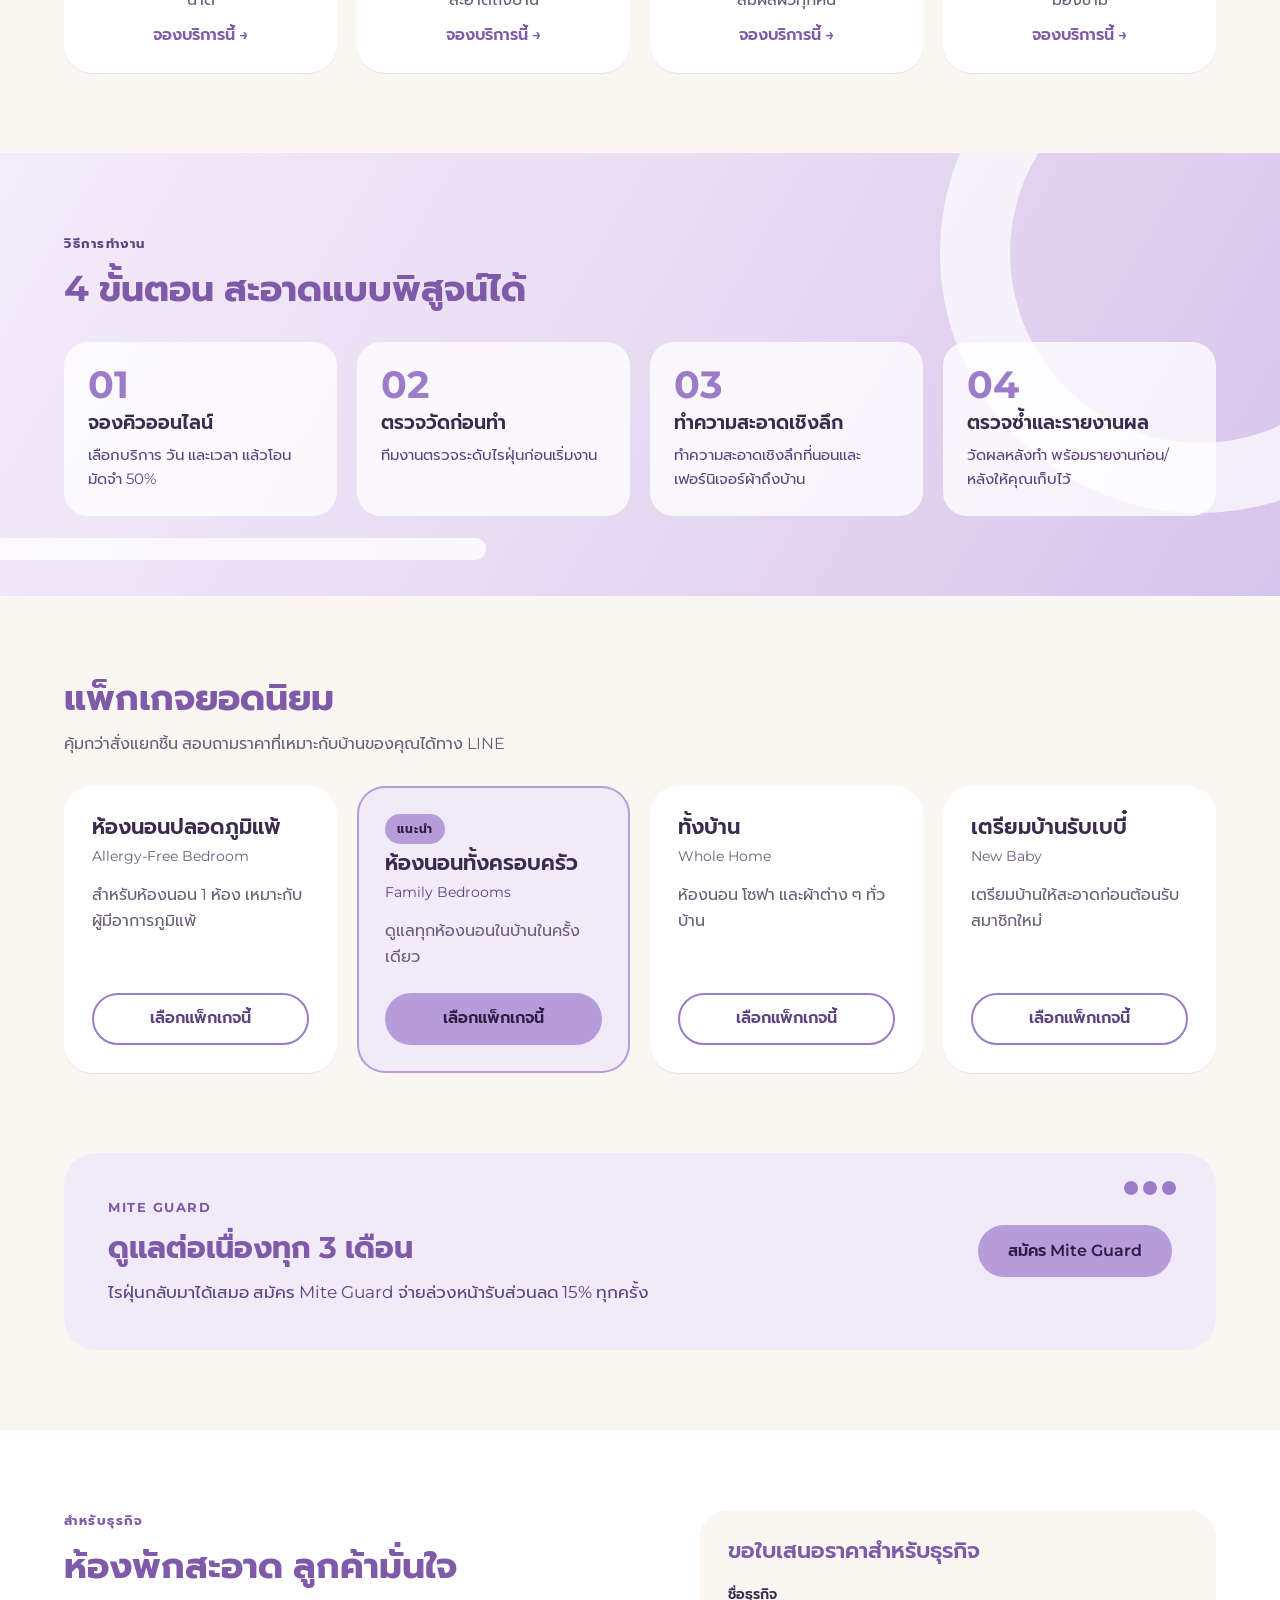
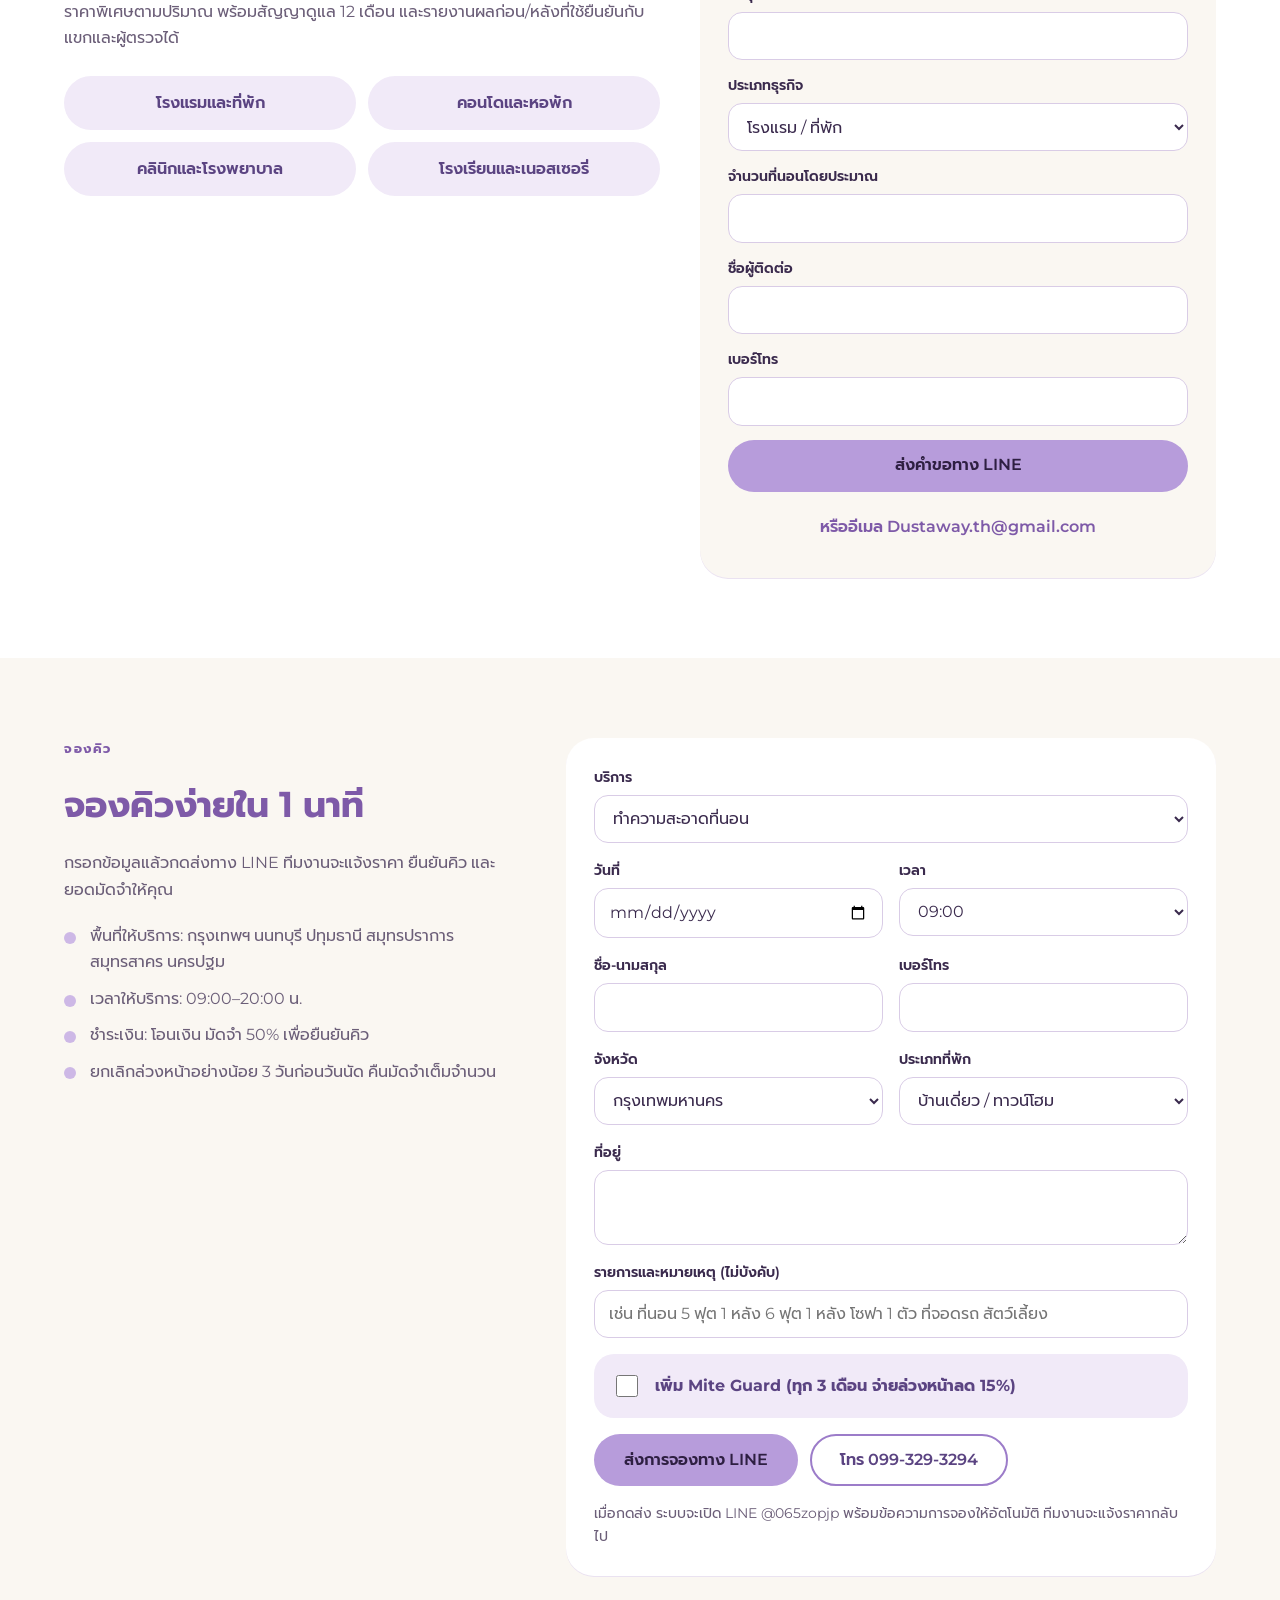
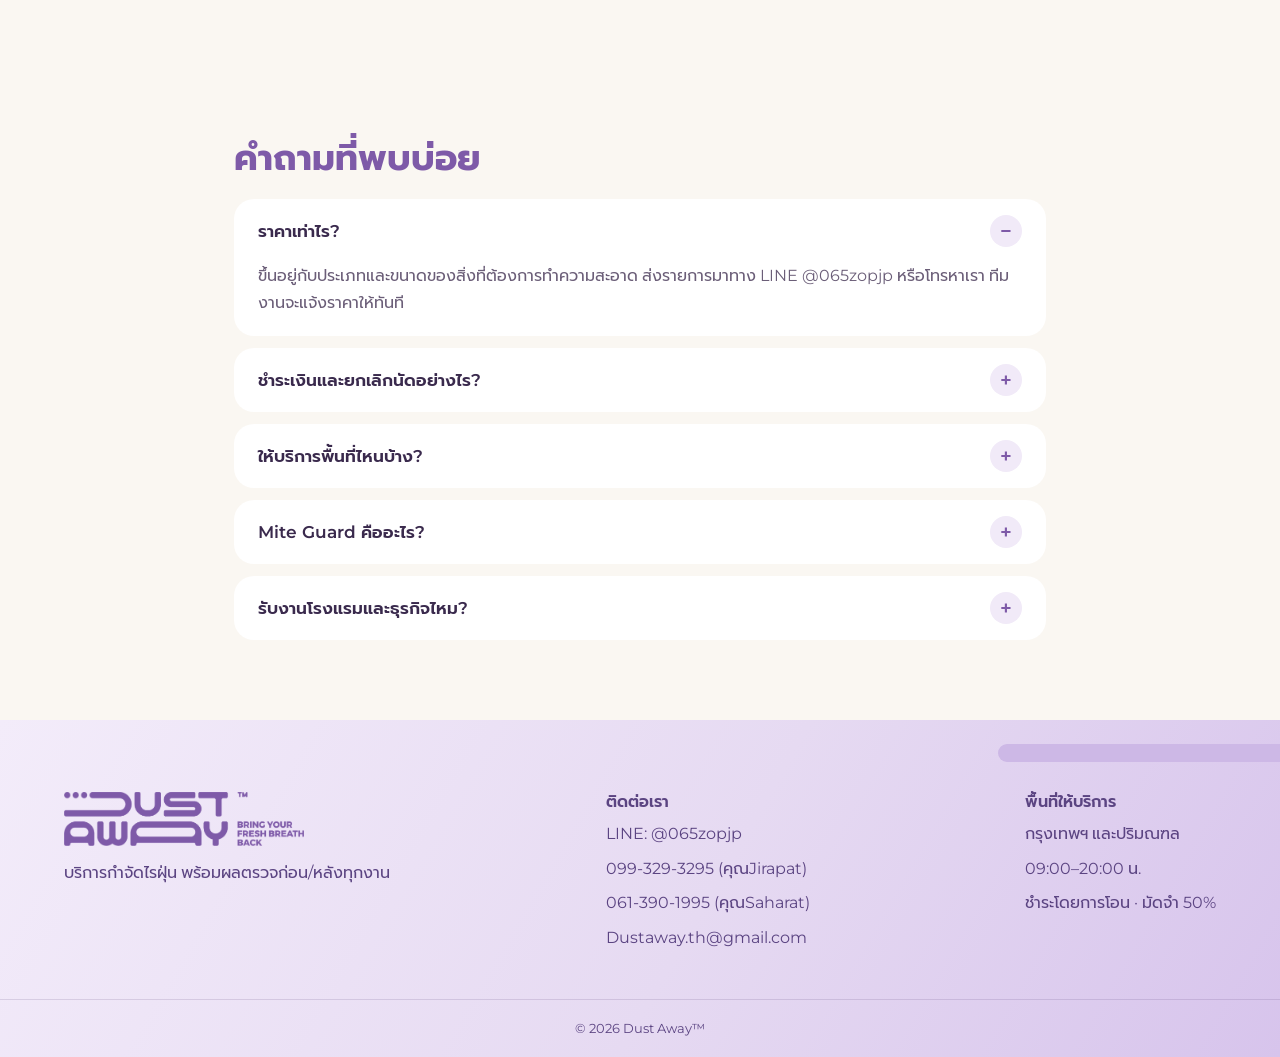
==== commit 2243c019: "Update telephone no.index.html" ====
--- a/dustaway-website revise v 2/index.html
+++ b/dustaway-website revise v 2/index.html
@@ -22,7 +22,7 @@
     "name": "Dust Away",
     "slogan": "Bring your fresh breath back",
     "email": "Dustaway.th@gmail.com",
-    "telephone": ["+66993293295", "+66613901995"],
+    "telephone": ["+66993293294", "+66613901995"],
     "areaServed": ["Bangkok", "Nonthaburi", "Pathum Thani", "Samut Prakan", "Samut Sakhon", "Nakhon Pathom"],
     "openingHours": "Mo-Su 09:00-20:00"
   }
@@ -347,7 +347,7 @@
           <p class="form-error full" id="bk-error" role="alert" hidden></p>
           <div class="full btn-row">
             <button type="submit" class="btn btn-primary" data-en="Send booking via LINE">ส่งการจองทาง LINE</button>
-            <a class="btn btn-outline" href="tel:0993293295" data-en="Call 099-329-3295">โทร 099-329-3295</a>
+            <a class="btn btn-outline" href="tel:0993293294" data-en="Call 099-329-3294">โทร 099-329-3294</a>
           </div>
           <p class="muted small full" data-en="Pressing send opens LINE @065zopjp with your booking details filled in. Our team will reply with the price.">เมื่อกดส่ง ระบบจะเปิด LINE @065zopjp พร้อมข้อความการจองให้อัตโนมัติ ทีมงานจะแจ้งราคากลับไป</p>
         </form>
